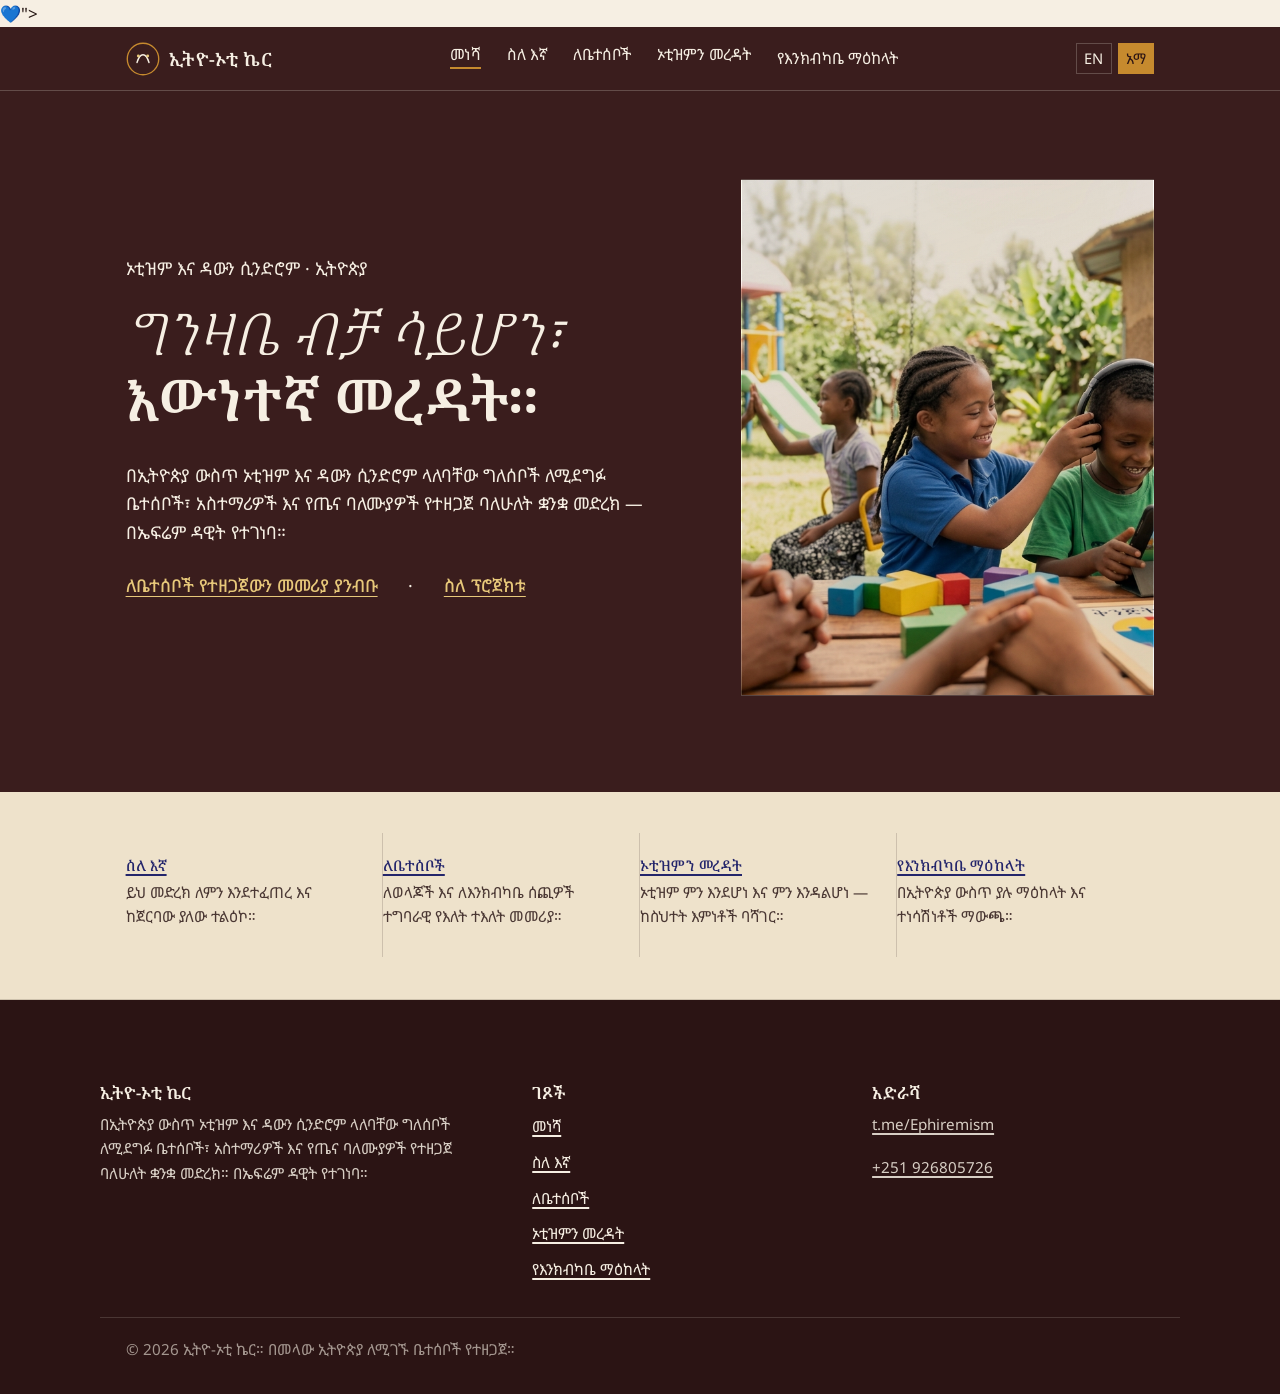
==== am/index.html @ 1aa56776 "Move site files to root for GitHub Pages" ====
<!DOCTYPE html>
<html lang="am" dir="ltr">
<head>
<meta charset="UTF-8">
<meta name="viewport" content="width=device-width, initial-scale=1">
<title>ኢትዮ-ኦቲ ኬር</title>
<meta name="description" content="በኢትዮጵያ ውስጥ ኦቲዝም እና ዳውን ሲንድሮም ላለባቸው ግለሰቦች ለሚደግፉ ቤተሰቦች፣ አስተማሪዎች እና የጤና ባለሙያዎች የተዘጋጀ ባለሁለት ቋንቋ መድረክ — በኤፍሬም ዳዊት የተገነባ።">
<link rel="preconnect" href="https://fonts.googleapis.com">
<link rel="preconnect" href="https://fonts.gstatic.com" crossorigin>
<link href="https://fonts.googleapis.com/css2?family=Fraunces:ital,wght@0,300;0,600;1,300;1,600&amp;family=Work+Sans:wght@400;500;600&amp;family=Noto+Serif+Ethiopic:wght@400;600&amp;family=Noto+Sans+Ethiopic:wght@400;500;600&amp;display=swap" rel="stylesheet">
<link rel="stylesheet" href="../assets/css/style.css">
  <link rel="icon" href="data:image/svg+xml,<svg xmlns=\"http://www.w3.org/2000/svg\" viewBox=\"0 0 100 100\"><text y=\".9em\" font-size=\"90\">💙</text></svg>">
  <script src="../assets/js/components.js"></script>
</head>
<body>
<a class="skip-link" href="#main">ወደ ይዘቱ ዝለል</a>
  <site-header></site-header>
<main id="main">
  <section class="hero">
    <div class="hero__inner">
      <div>
        <p class="hero__eyebrow">ኦቲዝም እና ዳውን ሲንድሮም · ኢትዮጵያ</p>
        <h1>ግንዛቤ ብቻ ሳይሆን፣<strong>እውነተኛ መረዳት።</strong></h1>
        <p>በኢትዮጵያ ውስጥ ኦቲዝም እና ዳውን ሲንድሮም ላለባቸው ግለሰቦች ለሚደግፉ ቤተሰቦች፣ አስተማሪዎች እና የጤና ባለሙያዎች የተዘጋጀ ባለሁለት ቋንቋ መድረክ — በኤፍሬም ዳዊት የተገነባ።</p>
        <p class="hero__links"><a href="for-family.html">ለቤተሰቦች የተዘጋጀውን መመሪያ ያንብቡ</a> &nbsp;·&nbsp; <a href="about.html">ስለ ፕሮጀክቱ</a></p>
      </div>
      <div class="hero__figure" style="background-image:url('../assets/img/hero.jpeg');"></div>
    </div>
  </section>
  <section class="quick-links">
    <div class="quick-links__grid">
        <div class="quick-links__item">
          <h3><a href="about.html">ስለ እኛ</a></h3>
          <p>ይህ መድረክ ለምን እንደተፈጠረ እና ከጀርባው ያለው ተልዕኮ።</p>
        </div>
        <div class="quick-links__item">
          <h3><a href="for-family.html">ለቤተሰቦች</a></h3>
          <p>ለወላጆች እና ለእንክብካቤ ሰጪዎች ተግባራዊ የእለት ተእለት መመሪያ።</p>
        </div>
        <div class="quick-links__item">
          <h3><a href="understanding-autism.html">ኦቲዝምን መረዳት</a></h3>
          <p>ኦቲዝም ምን እንደሆነ እና ምን እንዳልሆነ — ከስህተት እምነቶች ባሻገር።</p>
        </div>
        <div class="quick-links__item">
          <h3><a href="care-centers.html">የእንክብካቤ ማዕከላት</a></h3>
          <p>በኢትዮጵያ ውስጥ ያሉ ማዕከላት እና ተነሳሽነቶች ማውጫ።</p>
        </div>
    </div>
  </section>
</main>
  <site-footer></site-footer>
<script src="../assets/js/main.js"></script>
</body>
</html>
---- assets/css/style.css ----
/* ==========================================================================
   Ethio-Auti care — stylesheet
   Palette: parchment paper, oxblood maroon, royal indigo, warm ochre, rust.
   Type: Fraunces (display) + Work Sans (body) for Latin,
         Noto Serif Ethiopic + Noto Sans Ethiopic for Amharic.
   ========================================================================== */

:root {
  --ink: #241512;
  --ink-soft: #4a3733;
  --paper: #F6EFE3;
  --paper-2: #EEE2CB;
  --maroon: #3A1D1D;
  --maroon-deep: #2B1414;
  --indigo: #23256B;
  --ochre: #C68A2E;
  --ochre-light: #E7C87A;
  --rust: #A84428;
  --line: rgba(36, 21, 18, 0.16);
  --line-soft: rgba(246, 239, 227, 0.22);

  --font-display: "Fraunces", "Noto Serif Ethiopic", Georgia, serif;
  --font-body: "Work Sans", "Noto Sans Ethiopic", -apple-system, BlinkMacSystemFont, sans-serif;

  --measure: 42rem;
  --gap: clamp(1rem, 2vw, 1.75rem);
}

html[lang="am"] {
  --font-display: "Noto Serif Ethiopic", "Fraunces", Georgia, serif;
  --font-body: "Noto Sans Ethiopic", "Work Sans", -apple-system, BlinkMacSystemFont, sans-serif;
}

* { box-sizing: border-box; }

html { scroll-behavior: smooth; }

body {
  margin: 0;
  background: var(--paper);
  color: var(--ink);
  font-family: var(--font-body);
  font-size: 17px;
  line-height: 1.6;
  -webkit-font-smoothing: antialiased;
}

img { max-width: 100%; display: block; }

a {
  color: var(--indigo);
  text-decoration-thickness: 1.5px;
  text-underline-offset: 3px;
}
a:hover { color: var(--rust); }

:focus-visible {
  outline: 3px solid var(--ochre);
  outline-offset: 2px;
}

h1, h2, h3, h4 {
  font-family: var(--font-display);
  font-weight: 600;
  line-height: 1.15;
  color: var(--maroon-deep);
  margin: 0 0 0.6em;
}

h2 { font-size: clamp(1.5rem, 2.4vw, 2rem); margin-top: 2.2em; }
h3 { font-size: clamp(1.25rem, 2vw, 1.55rem); margin-top: 1.9em; }
h4 { font-size: 1.1rem; margin-top: 1.6em; color: var(--rust); }

p { margin: 0 0 1.2em; max-width: var(--measure); }
ul, ol { margin: 0 0 1.4em; padding-left: 1.3em; max-width: var(--measure); }
li { margin-bottom: 0.5em; }
li:last-child { margin-bottom: 0; }

.container {
  max-width: 1080px;
  margin: 0 auto;
  padding: 0 var(--gap);
}

/* ---------- Skip link ---------- */
.skip-link {
  position: absolute;
  left: -999px;
  top: auto;
  background: var(--ochre);
  color: var(--maroon-deep);
  padding: 0.6em 1em;
  z-index: 100;
}
.skip-link:focus { left: 1em; top: 1em; }

/* ---------- Header / nav ---------- */
.site-header {
  background: var(--maroon);
  color: var(--paper);
  border-bottom: 1px solid var(--line-soft);
}

.nav-bar {
  display: flex;
  align-items: center;
  justify-content: space-between;
  gap: var(--gap);
  padding: 0.9rem var(--gap);
  max-width: 1080px;
  margin: 0 auto;
}

.site-mark {
  display: flex;
  align-items: center;
  gap: 0.6rem;
  text-decoration: none;
  color: var(--paper);
  flex-shrink: 0;
}
.site-mark:hover { color: var(--ochre-light); }

.site-mark__glyph {
  width: 34px;
  height: 34px;
  flex-shrink: 0;
}

.site-mark__text {
  font-family: var(--font-display);
  font-size: 1.15rem;
  font-weight: 600;
  letter-spacing: 0.01em;
  white-space: nowrap;
}

.nav-links {
  display: flex;
  align-items: center;
  gap: clamp(1rem, 2vw, 1.8rem);
  list-style: none;
  margin: 0;
  padding: 0;
  flex-wrap: wrap;
  font-size: 0.97rem;
}

.nav-links a {
  color: var(--paper);
  text-decoration: none;
  border-bottom: 2px solid transparent;
  padding-bottom: 2px;
  transition: border-color 0.15s ease;
}
.nav-links a:hover,
.nav-links a[aria-current="page"] {
  color: var(--paper);
  border-color: var(--ochre);
}

.lang-switch {
  display: flex;
  gap: 0.4em;
  align-items: center;
  font-size: 0.92rem;
  flex-shrink: 0;
}
.lang-switch a {
  color: var(--paper);
  text-decoration: none;
  padding: 0.2em 0.5em;
  border: 1px solid var(--line-soft);
}
.lang-switch a[aria-current="true"] {
  background: var(--ochre);
  color: var(--maroon-deep);
  border-color: var(--ochre);
}

.nav-toggle {
  display: none;
  background: none;
  border: 1px solid var(--line-soft);
  color: var(--paper);
  font-size: 1.3rem;
  line-height: 1;
  padding: 0.35em 0.6em;
  cursor: pointer;
}

/* ---------- Hero (home page) ---------- */
.hero {
  background: var(--maroon);
  color: var(--paper);
  position: relative;
  overflow: hidden;
}

.hero__inner {
  max-width: 1080px;
  margin: 0 auto;
  padding: clamp(2.5rem, 7vw, 5.5rem) var(--gap) clamp(3rem, 8vw, 6rem);
  display: grid;
  grid-template-columns: 1.15fr 0.85fr;
  gap: clamp(2rem, 5vw, 3.5rem);
  align-items: center;
}

@media (max-width: 800px) {
  .hero__inner { grid-template-columns: 1fr; }
}

.hero__eyebrow {
  font-size: 0.95rem;
  color: var(--ochre-light);
  margin: 0 0 1em;
}

.hero h1 {
  color: var(--paper);
  font-size: clamp(2.2rem, 5.5vw, 3.6rem);
  font-weight: 300;
  font-style: italic;
  margin: 0 0 0.5em;
}

.hero h1 strong {
  font-style: normal;
  font-weight: 600;
  display: block;
}

.hero p {
  color: var(--paper);
  opacity: 0.92;
  font-size: 1.1rem;
  max-width: 34rem;
}

.hero__links {
  display: flex;
  gap: 1.6rem;
  flex-wrap: wrap;
  margin-top: 1.6rem;
}

.hero__links a {
  color: var(--ochre-light);
  font-weight: 500;
  text-decoration: underline;
  text-underline-offset: 4px;
}
.hero__links a:hover { color: var(--paper); }

.hero__figure {
  position: relative;
  aspect-ratio: 4 / 5;
  border: 1px solid var(--line-soft);
  background: var(--maroon-deep) center/cover no-repeat;
  isolation: isolate;
}

.hero__figure::after {
  content: "";
  position: absolute;
  inset: 0;
  background: linear-gradient(160deg, rgba(58,29,29,0.15), rgba(198,138,46,0.35));
  mix-blend-mode: multiply;
}

.hero__figure img {
  width: 100%;
  height: 100%;
  object-fit: cover;
  filter: grayscale(0.15) sepia(0.12);
}

.hero.is-ready h1,
.hero.is-ready .hero__eyebrow,
.hero.is-ready p,
.hero.is-ready .hero__links,
.hero.is-ready .hero__figure {
  animation: rise 0.8s ease both;
}
.hero.is-ready .hero__eyebrow { animation-delay: 0s; }
.hero.is-ready h1 { animation-delay: 0.08s; }
.hero.is-ready p { animation-delay: 0.16s; }
.hero.is-ready .hero__links { animation-delay: 0.24s; }
.hero.is-ready .hero__figure { animation-delay: 0.1s; }

@keyframes rise {
  from { opacity: 0; transform: translateY(14px); }
  to { opacity: 1; transform: translateY(0); }
}

@media (prefers-reduced-motion: reduce) {
  .hero.is-ready h1,
  .hero.is-ready .hero__eyebrow,
  .hero.is-ready p,
  .hero.is-ready .hero__links,
  .hero.is-ready .hero__figure {
    animation: none;
  }
}

/* ---------- Home: quick links ---------- */
.quick-links {
  background: var(--paper-2);
  border-bottom: 1px solid var(--line);
}
.quick-links__grid {
  max-width: 1080px;
  margin: 0 auto;
  padding: clamp(1.6rem, 4vw, 2.6rem) var(--gap);
  display: grid;
  grid-template-columns: repeat(auto-fit, minmax(220px, 1fr));
  gap: 0;
}
.quick-links__item {
  padding: 1.2rem 1.4rem 1.2rem 0;
  border-right: 1px solid var(--line);
}
.quick-links__item:last-child { border-right: none; }
.quick-links__item h3 {
  margin: 0 0 0.35em;
  font-size: 1.15rem;
}
.quick-links__item p {
  font-size: 0.95rem;
  color: var(--ink-soft);
  margin: 0 0 0.6em;
}
.quick-links__item a {
  font-size: 0.92rem;
  font-weight: 500;
}
@media (max-width: 700px) {
  .quick-links__item { border-right: none; border-bottom: 1px solid var(--line); }
}

/* ---------- Page header (non-home pages) ---------- */
.page-head {
  background: var(--maroon);
  color: var(--paper);
  padding: clamp(2rem, 5vw, 3.2rem) var(--gap) clamp(1.8rem, 4vw, 2.6rem);
}
.page-head__inner {
  max-width: 1080px;
  margin: 0 auto;
}
.page-head .lang-note {
  display: inline-block;
  font-size: 0.9rem;
  color: var(--ochre-light);
  margin-bottom: 0.8em;
  text-decoration: none;
  border-bottom: 1px solid var(--ochre-light);
}
.page-head h1 {
  color: var(--paper);
  font-size: clamp(1.8rem, 4vw, 2.6rem);
  max-width: 34rem;
}
.page-head p.lede {
  color: var(--paper);
  opacity: 0.9;
  max-width: 38rem;
  font-size: 1.05rem;
  margin-top: 0.6em;
}

/* ---------- Main article content ---------- */
main { display: block; }

.article {
  max-width: 1080px;
  margin: 0 auto;
  padding: clamp(2.2rem, 5vw, 3.5rem) var(--gap) clamp(3rem, 7vw, 5rem);
}

.article > * { max-width: var(--measure); }

.article pre {
  max-width: 100%;
  overflow-x: auto;
  background: var(--ink);
  color: var(--paper);
  padding: 1.3rem 1.4rem;
  border-left: 4px solid var(--ochre);
  font-size: 0.82rem;
  line-height: 1.5;
}
.article pre code { color: inherit; background: none; }

/* Comparison table -> distinctive two-column cards, not a generic grid table */
.article table {
  border-collapse: collapse;
  width: 100%;
  max-width: 100%;
  margin: 0 0 1.8em;
  font-size: 0.95rem;
}
.article table td {
  border-top: 1px solid var(--line);
  padding: 0.7em 1em 0.7em 0;
  vertical-align: top;
}
.article table thead td {
  font-family: var(--font-display);
  color: var(--rust);
  border-top: none;
  padding-top: 0;
}
.article table tr td:first-child {
  width: 22%;
  color: var(--ink-soft);
}

/* Directory-style entries on the Care Centers page:
   a <p><strong>Name</strong></p> immediately followed by a <ul> of details. */
.article p:has(+ ul) {
  border-left: 3px solid var(--ochre);
  padding-left: 0.9em;
  font-family: var(--font-display);
  font-size: 1.15rem;
  margin-bottom: 0.5em;
}
.article p:has(+ ul) + ul {
  border-left: 3px solid var(--line);
  padding-left: calc(0.9em + 1.3em);
  margin-top: 0;
  list-style: none;
  padding-left: 0.9em;
  margin-left: 0.05em;
}
.article p:has(+ ul) + ul li { padding-left: 1.2em; position: relative; }
.article p:has(+ ul) + ul li::before {
  content: "–";
  position: absolute;
  left: 0;
  color: var(--ochre);
}

/* ---------- Footer ---------- */
.site-footer {
  background: var(--maroon-deep);
  color: var(--paper);
  padding: clamp(2.2rem, 5vw, 3.2rem) var(--gap) 2rem;
}
.site-footer__inner {
  max-width: 1080px;
  margin: 0 auto;
  display: grid;
  grid-template-columns: 1.3fr 1fr 1fr;
  gap: 2rem;
}
@media (max-width: 700px) {
  .site-footer__inner { grid-template-columns: 1fr; }
}
.site-footer h3 {
  color: var(--paper);
  font-size: 1.05rem;
  margin-bottom: 0.6em;
}
.site-footer p, .site-footer a {
  color: var(--paper);
  opacity: 0.85;
  font-size: 0.95rem;
}
.site-footer a { opacity: 1; }
.site-footer__bottom {
  max-width: 1080px;
  margin: 2.2rem auto 0;
  padding-top: 1.2rem;
  border-top: 1px solid var(--line-soft);
  font-size: 0.85rem;
  opacity: 0.7;
}

/* ---------- Mobile nav ---------- */
@media (max-width: 780px) {
  .nav-toggle { display: inline-block; }
  .nav-links {
    display: none;
    width: 100%;
    flex-direction: column;
    align-items: flex-start;
    gap: 0.9rem;
    padding: 1rem 0 0;
  }
  .nav-bar { flex-wrap: wrap; }
  .nav-bar.is-open .nav-links { display: flex; }
  .lang-switch { order: 2; }
}
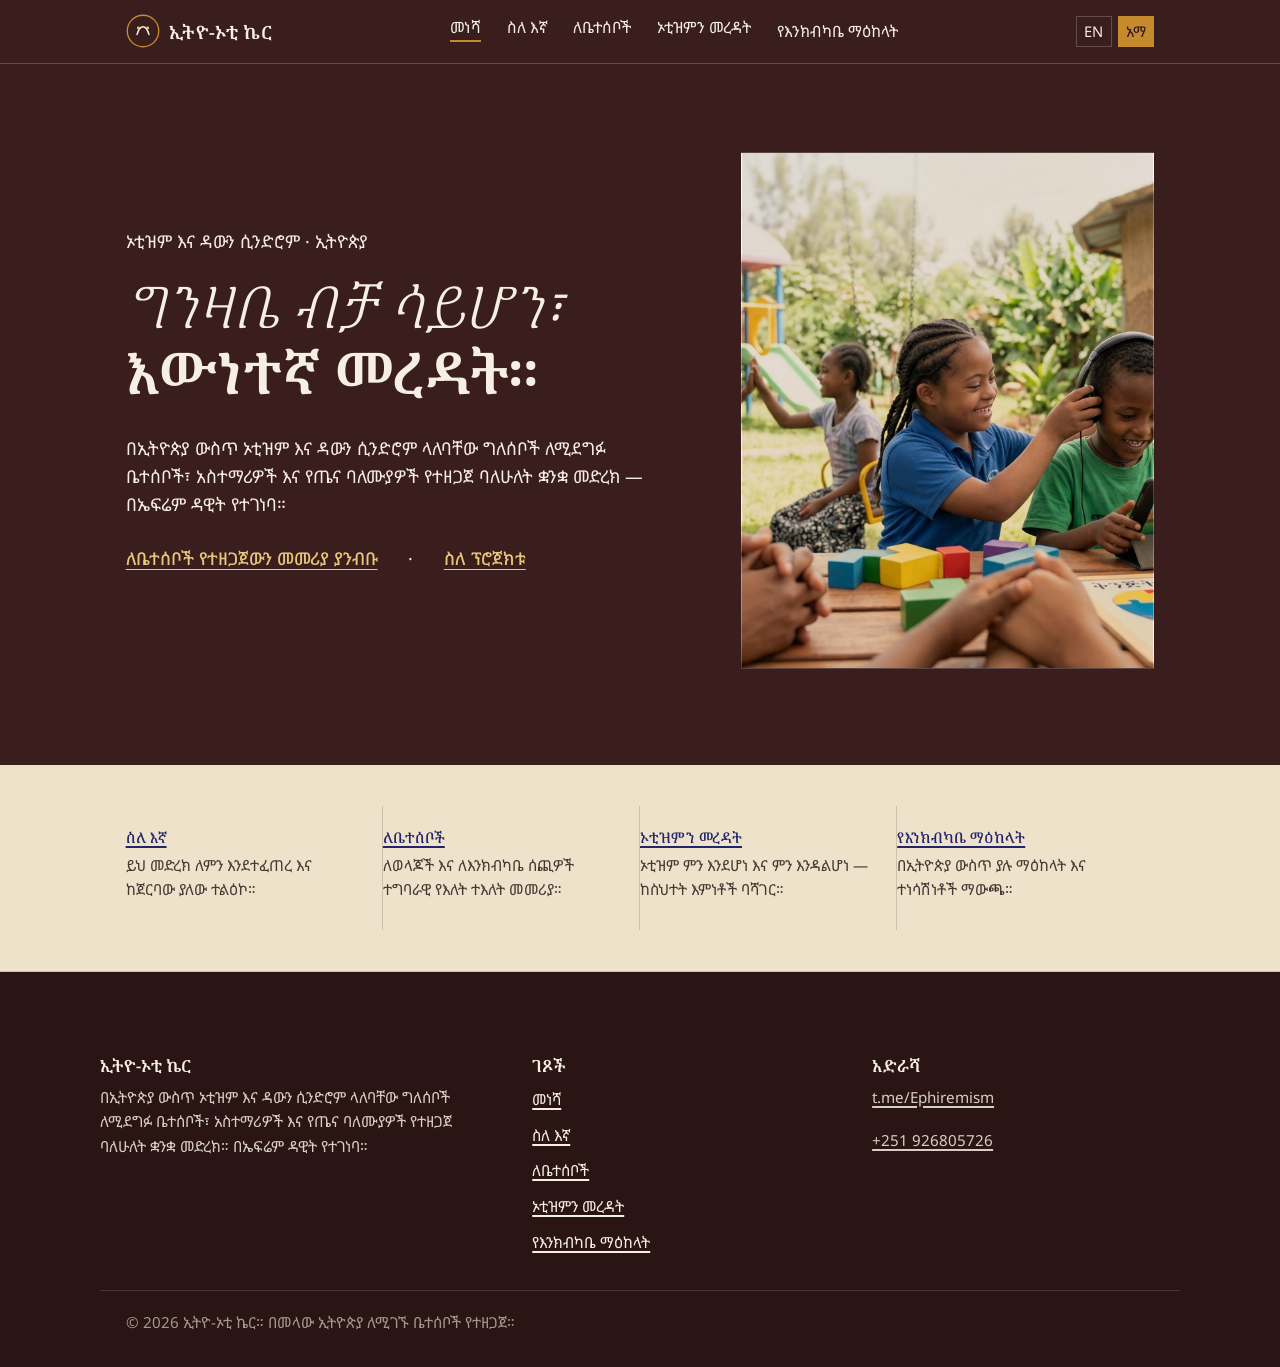
==== commit f4c51488: "Fix favicon positioning" ====
--- a/am/index.html
+++ b/am/index.html
@@ -9,7 +9,7 @@
 <link rel="preconnect" href="https://fonts.gstatic.com" crossorigin>
 <link href="https://fonts.googleapis.com/css2?family=Fraunces:ital,wght@0,300;0,600;1,300;1,600&amp;family=Work+Sans:wght@400;500;600&amp;family=Noto+Serif+Ethiopic:wght@400;600&amp;family=Noto+Sans+Ethiopic:wght@400;500;600&amp;display=swap" rel="stylesheet">
 <link rel="stylesheet" href="../assets/css/style.css">
-  <link rel="icon" href="data:image/svg+xml,<svg xmlns=\"http://www.w3.org/2000/svg\" viewBox=\"0 0 100 100\"><text y=\".9em\" font-size=\"90\">💙</text></svg>">
+  <link rel="icon" href="data:image/svg+xml,<svg xmlns=&quot;http://www.w3.org/2000/svg&quot; viewBox=&quot;0 0 100 100&quot;><text y=&quot;50%&quot; x=&quot;50%&quot; dominant-baseline=&quot;central&quot; text-anchor=&quot;middle&quot; font-size=&quot;80&quot;>💙</text></svg>">
   <script src="../assets/js/components.js"></script>
 </head>
 <body>
